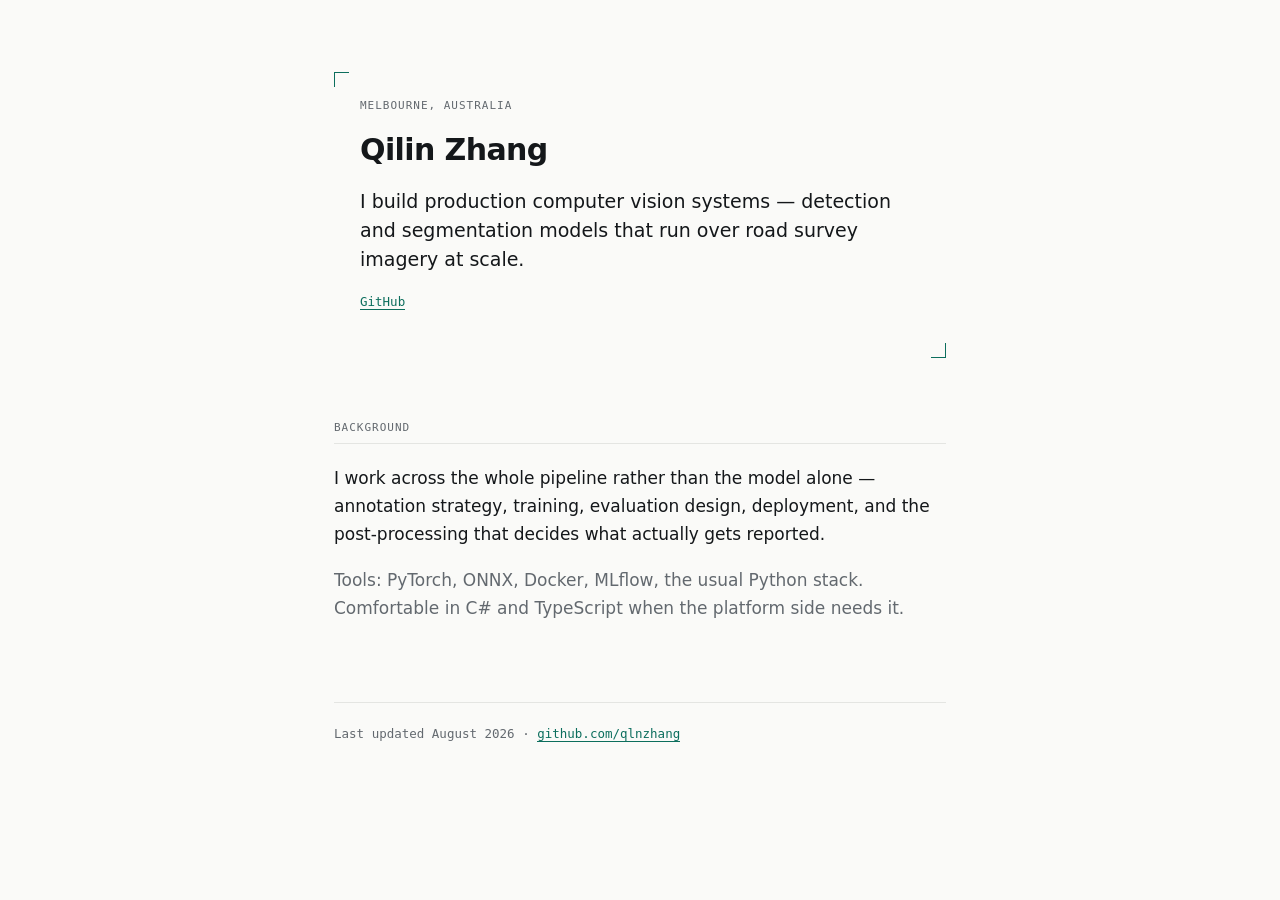
==== index.html @ 78000cf5 "Initial site" ====
<!DOCTYPE html>
<html lang="en">
<head>
<meta charset="utf-8">
<meta name="viewport" content="width=device-width, initial-scale=1">
<title>Qilin Zhang — Computer vision engineer</title>
<meta name="description" content="I build production detection and segmentation systems for road survey imagery.">
<link rel="canonical" href="https://qlnzhang.github.io/">
<link rel="stylesheet" href="/style.css">
</head>

<body>
<main>

  <!-- ===================== HERO =====================
       Job: a technical reader knows in 10 seconds what you build.
       Rule: no mission statement, no adjectives, no "passionate about".
       ================================================ -->
  <div class="frame">
    <span class="label">Melbourne, Australia</span>
    <h1>Qilin Zhang</h1>
    <p class="lede">I build production computer vision systems — detection and
    segmentation models that run over road survey imagery at scale.</p>
    <p class="meta">
      <a href="https://github.com/qlnzhang">GitHub</a>
    </p>
  </div>

  <!-- ===================== SELECTED WORK =====================
       INTENTIONALLY ABSENT until there is something built to put here.
       An empty placeholder is worse than a shorter page.

       To add the first one: copy work/_template.html, fill it in, then
       add a card back into this file following the 6-part anatomy in
       CLAUDE.md. Numbers must come from public datasets, never from work.
       ========================================================== -->

  <!-- ===================== WRITING =====================
       INTENTIONALLY ABSENT until the first post exists.
       Copy writing/_template.html to writing/YYYY-MM-slug.html.
       ==================================================== -->

  <!-- ===================== BACKGROUND =====================
       Short. The CV carries the detail; this is orientation only.
       TODO: add the PhD line once field/university/year are settled —
       "PhD in [field], [university], [year]."  Date-stamp it.
       ======================================================= -->
  <section>
    <h2>Background</h2>
    <p>I work across the whole pipeline rather than the model alone —
    annotation strategy, training, evaluation design, deployment, and the
    post-processing that decides what actually gets reported.</p>
    <p class="dim">Tools: PyTorch, ONNX, Docker, MLflow, the usual Python stack.
    Comfortable in C# and TypeScript when the platform side needs it.</p>
  </section>

  <footer>
    <p>Last updated August 2026 ·
       <a href="https://github.com/qlnzhang">github.com/qlnzhang</a></p>
  </footer>

</main>
</body>
</html>
---- style.css ----
/* ===========================================================================
   Shared stylesheet. Every page links this file.
   Change design here once, it applies everywhere. Do not inline styles
   into individual pages — that is how a site becomes unmaintainable.
   =========================================================================== */

:root {
  --paper:  #FAFAF8;
  --ink:    #14171A;
  --muted:  #63696F;
  --rule:   #E4E5E2;
  --accent: #0C6E5D;
  --mono: ui-monospace, "SF Mono", "Cascadia Mono", Menlo, Consolas, monospace;
  --sans: -apple-system, BlinkMacSystemFont, "Segoe UI", system-ui, sans-serif;
}

@media (prefers-color-scheme: dark) {
  :root {
    --paper: #101315; --ink: #E8EAE7; --muted: #8B9299;
    --rule: #262A2D; --accent: #4FB8A3;
  }
}

* { box-sizing: border-box; }

body {
  margin: 0;
  background: var(--paper);
  color: var(--ink);
  font: 400 17px/1.65 var(--sans);
  -webkit-font-smoothing: antialiased;
}

main { max-width: 660px; margin: 0 auto; padding: 8vh 24px 12vh; }

a { color: var(--accent); text-decoration: none; border-bottom: 1px solid currentColor; }
a:hover { background: var(--accent); color: var(--paper); border-color: transparent; }
a:focus-visible { outline: 2px solid var(--accent); outline-offset: 3px; }

/* --- SIGNATURE ELEMENT -----------------------------------------------------
   Corner brackets borrowed from detection-overlay visual language.
   This is the one decorative element on the site. Do not add others.
   -------------------------------------------------------------------------- */
.frame { position: relative; padding: 28px 26px; margin: 0 0 4rem; }
.frame::before, .frame::after {
  content: ""; position: absolute; width: 14px; height: 14px;
  border: 1.5px solid var(--accent);
}
.frame::before { top: 0; left: 0; border-right: 0; border-bottom: 0; }
.frame::after  { bottom: 0; right: 0; border-left: 0; border-top: 0; }

/* --- typography ----------------------------------------------------------- */
h1 { font-size: 30px; font-weight: 600; letter-spacing: -0.02em; margin: 0 0 12px; }

h2 {
  font: 400 11px/1 var(--mono); letter-spacing: 0.09em; text-transform: uppercase;
  color: var(--muted); margin: 0 0 20px;
  padding-bottom: 10px; border-bottom: 1px solid var(--rule);
}

h3 { font-size: 17px; font-weight: 600; margin: 0 0 6px; }

p { margin: 0 0 1.1rem; }
.lede { font-size: 19px; line-height: 1.55; }
.dim  { color: var(--muted); }

.label {
  font: 400 11px/1 var(--mono); letter-spacing: 0.09em; text-transform: uppercase;
  color: var(--muted); display: block; margin-bottom: 14px;
}

.meta { font: 400 12.5px/1.6 var(--mono); color: var(--muted); }

section { margin-bottom: 3.5rem; }

/* --- project cards on the index ------------------------------------------- */
.item { margin-bottom: 2.4rem; }
.item p { margin-bottom: 8px; }

/* The constraint line — the most important sentence in each card.
   Marked with a rule so the eye lands on it. */
.constraint {
  border-left: 2px solid var(--accent);
  padding-left: 14px;
  margin: 0 0 10px;
}

/* --- writing list --------------------------------------------------------- */
.post { display: flex; gap: 18px; padding: 11px 0; border-bottom: 1px solid var(--rule); }
.post time { font: 400 12.5px/1.7 var(--mono); color: var(--muted); flex: 0 0 78px; }

/* --- media ---------------------------------------------------------------- */
figure { margin: 1.6rem 0; }
figure img, figure video { width: 100%; height: auto; display: block; border-radius: 3px; }
figcaption { font: 400 12.5px/1.6 var(--mono); color: var(--muted); margin-top: 8px; }

/* --- code ----------------------------------------------------------------- */
pre {
  background: var(--rule); padding: 16px; border-radius: 4px;
  overflow-x: auto; font: 400 13.5px/1.6 var(--mono); margin: 1.4rem 0;
}
code { font: 400 0.9em var(--mono); }
p code { background: var(--rule); padding: 1px 5px; border-radius: 3px; }

/* --- tables --------------------------------------------------------------- */
table { width: 100%; border-collapse: collapse; margin: 1.4rem 0; font-size: 15px; }
th, td { text-align: left; padding: 9px 12px 9px 0; border-bottom: 1px solid var(--rule); }
th { font: 400 11px/1 var(--mono); letter-spacing: 0.08em; text-transform: uppercase; color: var(--muted); }
td.num { font-family: var(--mono); font-size: 13.5px; }

/* --- back link on subpages ------------------------------------------------ */
.back { font: 400 12.5px/1 var(--mono); display: inline-block; margin-bottom: 2.5rem; }

footer { margin-top: 5rem; padding-top: 20px; border-top: 1px solid var(--rule); }
footer p { font: 400 12.5px/1.7 var(--mono); color: var(--muted); margin: 0; }

/* --- responsive ----------------------------------------------------------- */
@media (max-width: 560px) {
  body { font-size: 16px; }
  main { padding: 5vh 20px 8vh; }
  h1 { font-size: 25px; }
  .post { flex-direction: column; gap: 2px; }
  .frame { padding: 24px 20px; }
}

@media print {
  .frame::before, .frame::after { display: none; }
  a { border: 0; color: var(--ink); }
  video { display: none; }
}

@media (prefers-reduced-motion: reduce) {
  * { animation: none !important; transition: none !important; }
}
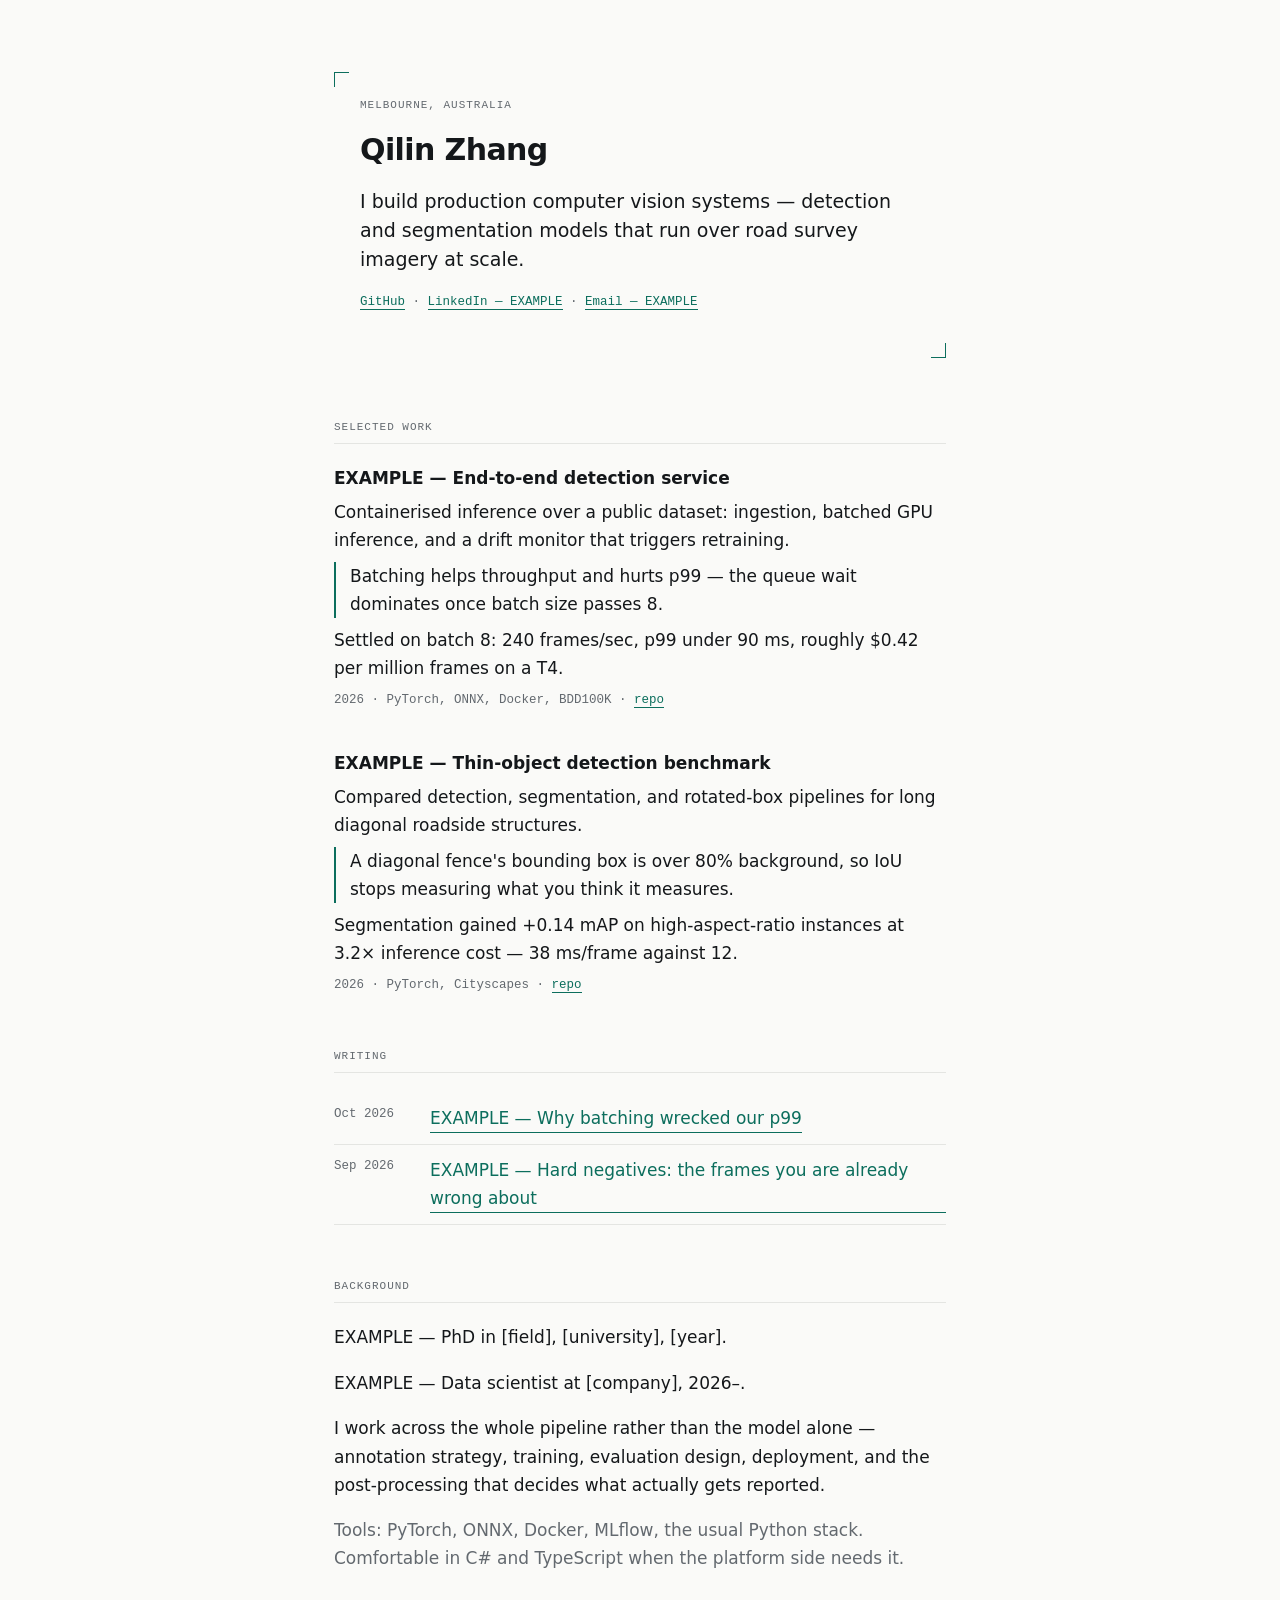
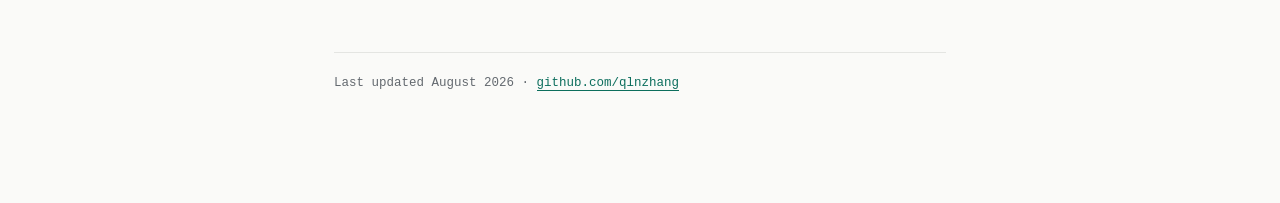
==== commit 9523ccc0: "update" ====
--- a/index.html
+++ b/index.html
@@ -6,11 +6,27 @@
 <title>Qilin Zhang — Computer vision engineer</title>
 <meta name="description" content="I build production detection and segmentation systems for road survey imagery.">
 <link rel="canonical" href="https://qlnzhang.github.io/">
+
+<!-- Link preview for LinkedIn, Slack, messages. Static tags, no requests.
+     If the title or description above changes, change them here too.
+     Add og:image later — a 1200x630 JPEG in /media/ — once one exists. -->
+<meta property="og:type" content="website">
+<meta property="og:title" content="Qilin Zhang — Computer vision engineer">
+<meta property="og:description" content="I build production detection and segmentation systems for road survey imagery.">
+<meta property="og:url" content="https://qlnzhang.github.io/">
+<meta name="twitter:card" content="summary">
+
 <link rel="stylesheet" href="/style.css">
 </head>
 
 <body>
 <main>
+
+  <!-- =====================================================================
+       EVERY LINE MARKED "EXAMPLE" IS A PLACEHOLDER AND IS PUBLICLY VISIBLE.
+       Replace with real content, or delete the block, before putting this
+       URL on a CV. Search this file for "EXAMPLE" to find them all.
+       ===================================================================== -->
 
   <!-- ===================== HERO =====================
        Job: a technical reader knows in 10 seconds what you build.
@@ -22,31 +38,102 @@
     <p class="lede">I build production computer vision systems — detection and
     segmentation models that run over road survey imagery at scale.</p>
     <p class="meta">
-      <a href="https://github.com/qlnzhang">GitHub</a>
+      <a href="https://github.com/qlnzhang">GitHub</a> ·
+      <a href="https://linkedin.com/in/EXAMPLE">LinkedIn — EXAMPLE</a> ·
+      <a href="mailto:EXAMPLE@example.com">Email — EXAMPLE</a>
     </p>
   </div>
 
   <!-- ===================== SELECTED WORK =====================
-       INTENTIONALLY ABSENT until there is something built to put here.
-       An empty placeholder is worse than a shorter page.
+       Six-part anatomy per card: title, what it does, the constraint,
+       the result with a number, visual evidence, metadata.
 
-       To add the first one: copy work/_template.html, fill it in, then
-       add a card back into this file following the 6-part anatomy in
-       CLAUDE.md. Numbers must come from public datasets, never from work.
+       Target roles are ML engineering, so lead with production numbers
+       (latency, cost, throughput), not only accuracy.
+
+       STILL IMAGES ONLY ON THIS PAGE. Video belongs on the writeup, never
+       here — a loop on every card competes with the constraint line, which
+       is the sentence doing the most work.
+
+       Figures are omitted below because /media/ is empty; an <img> pointing
+       at a missing file 404s on the live site. Add this back per card once
+       a real image exists:
+
+         <figure>
+           <img src="/media/NAME.jpg" alt="Describe what the image shows.">
+           <figcaption>What the reader should notice.</figcaption>
+         </figure>
+
+       Numbers must come from public datasets (Cityscapes, BDD100K, KITTI)
+       rebuilt on your own machine. Never from work.
        ========================================================== -->
+  <section>
+    <h2>Selected work</h2>
+
+    <div class="item">
+      <h3>EXAMPLE — End-to-end detection service</h3>
+      <p>Containerised inference over a public dataset: ingestion, batched GPU
+      inference, and a drift monitor that triggers retraining.</p>
+      <p class="constraint">Batching helps throughput and hurts p99 — the
+      queue wait dominates once batch size passes 8.</p>
+      <p>Settled on batch 8: 240 frames/sec, p99 under 90 ms, roughly $0.42
+      per million frames on a T4.</p>
+      <p class="meta">2026 · PyTorch, ONNX, Docker, BDD100K ·
+        <a href="https://github.com/qlnzhang">repo</a></p>
+    </div>
+
+    <div class="item">
+      <h3>EXAMPLE — Thin-object detection benchmark</h3>
+      <p>Compared detection, segmentation, and rotated-box pipelines for long
+      diagonal roadside structures.</p>
+      <p class="constraint">A diagonal fence's bounding box is over 80%
+      background, so IoU stops measuring what you think it measures.</p>
+      <p>Segmentation gained +0.14 mAP on high-aspect-ratio instances at 3.2×
+      inference cost — 38 ms/frame against 12.</p>
+      <p class="meta">2026 · PyTorch, Cityscapes ·
+        <a href="https://github.com/qlnzhang">repo</a></p>
+    </div>
+
+  </section>
 
   <!-- ===================== WRITING =====================
-       INTENTIONALLY ABSENT until the first post exists.
-       Copy writing/_template.html to writing/YYYY-MM-slug.html.
+       One note a month. Newest first. Title only — no excerpts,
+       no tags, no read-time estimates.
+
+       TO ADD A POST:
+         1. cp writing/_template.html writing/2026-09-slug.html
+         2. paste a .post row at the TOP of this section
+         3. update the footer date at the bottom of this file
+
+       Missed a month? Skip it and carry on. Never backdate.
+       At ~10 posts, move older rows to writing/index.html and keep
+       the newest 6 here.
+
+       The rows below link to "#" because the post files do not exist yet.
+       Point them at the real file when you write it.
        ==================================================== -->
+  <section>
+    <h2>Writing</h2>
+
+    <div class="post">
+      <time datetime="2026-10">Oct 2026</time>
+      <a href="#">EXAMPLE — Why batching wrecked our p99</a>
+    </div>
+
+    <div class="post">
+      <time datetime="2026-09">Sep 2026</time>
+      <a href="#">EXAMPLE — Hard negatives: the frames you are already wrong about</a>
+    </div>
+  </section>
 
   <!-- ===================== BACKGROUND =====================
        Short. The CV carries the detail; this is orientation only.
-       TODO: add the PhD line once field/university/year are settled —
-       "PhD in [field], [university], [year]."  Date-stamp it.
+       Date-stamp everything so it ages without edits.
        ======================================================= -->
   <section>
     <h2>Background</h2>
+    <p>EXAMPLE — PhD in [field], [university], [year].</p>
+    <p>EXAMPLE — Data scientist at [company], 2026–.</p>
     <p>I work across the whole pipeline rather than the model alone —
     annotation strategy, training, evaluation design, deployment, and the
     post-processing that decides what actually gets reported.</p>
